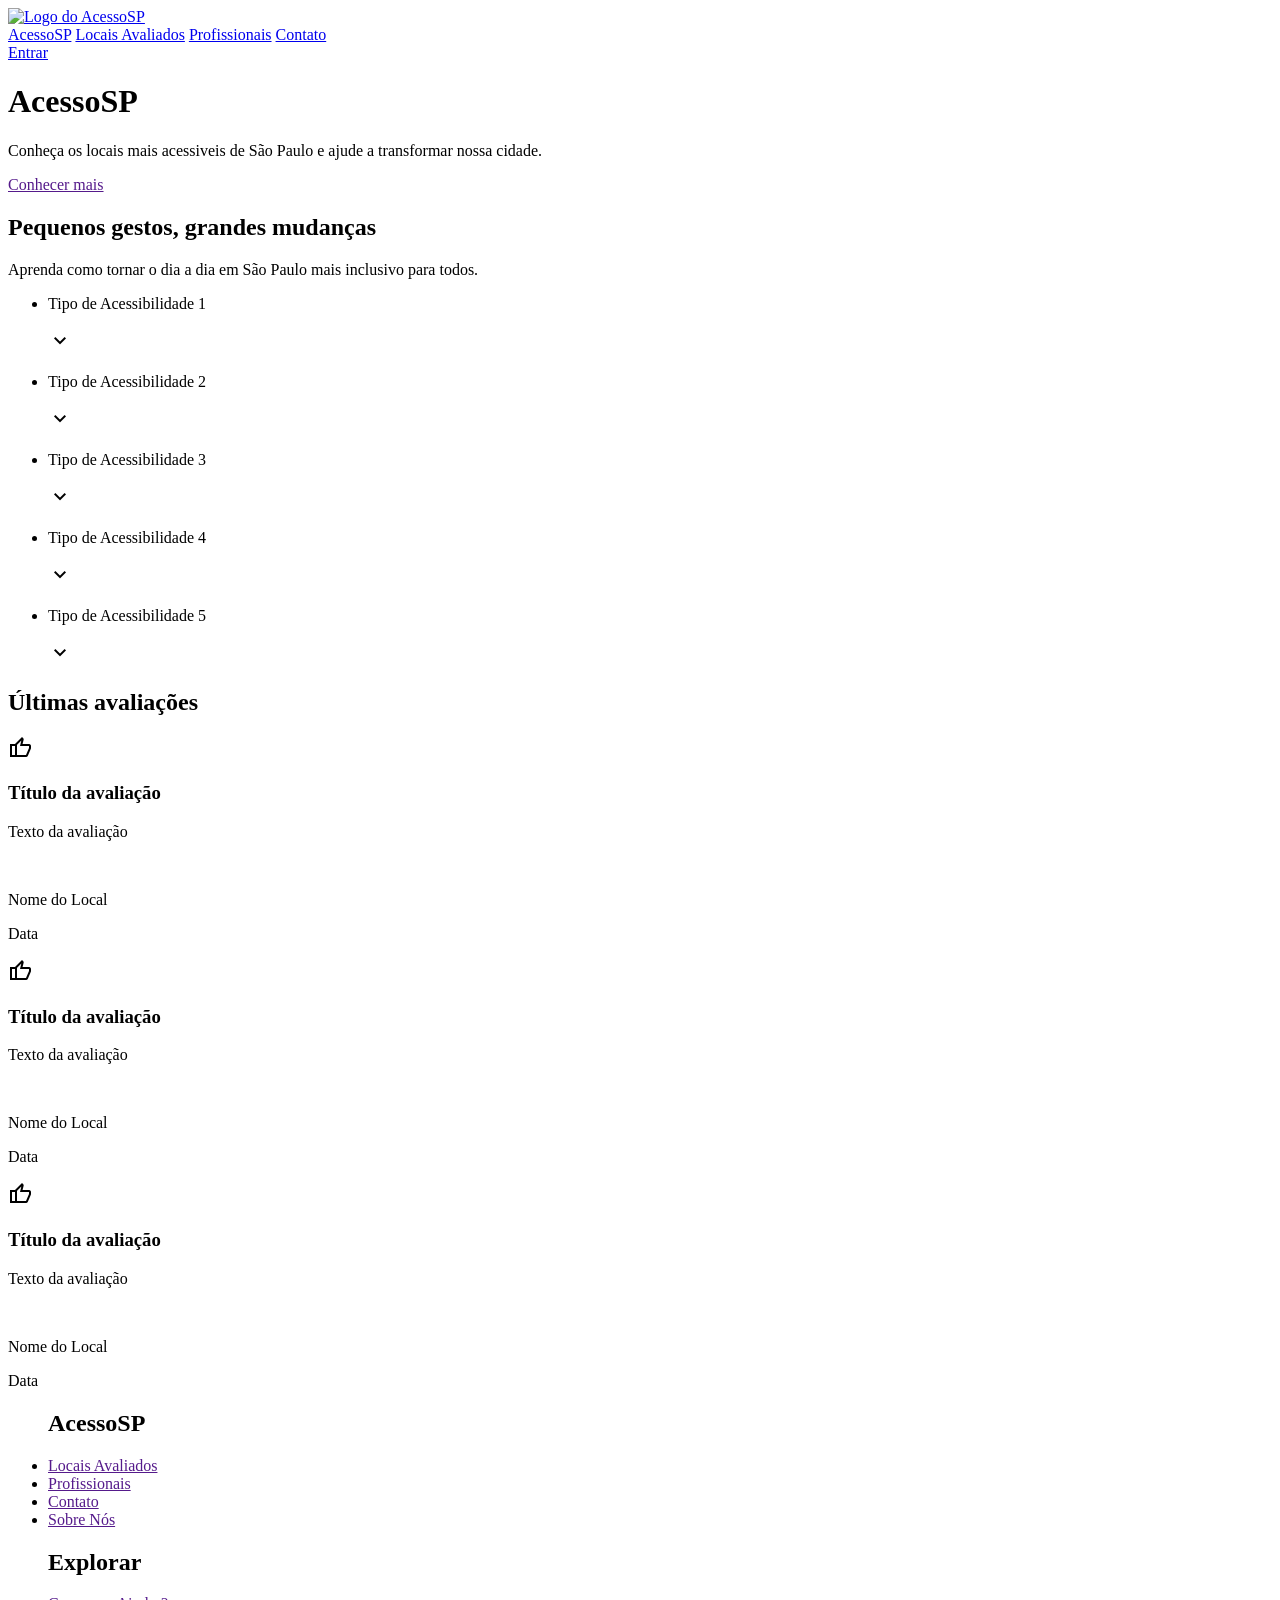
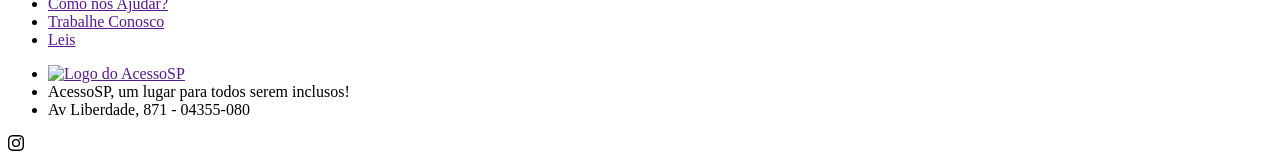
==== paginas/index.html @ 8290d864 "fr" ====
<!DOCTYPE html>
<html lang="pt-BR">
<head>
    <meta charset="UTF-8">
    <meta name="viewport" content="width=device-width, initial-scale=1.0">
    <link rel="stylesheet" href="estilos/style.css">
    <link rel="stylesheet" href="https://fonts.googleapis.com/css2?family=Material+Symbols+Outlined">
    <title>AcessoSP</title>
</head>
<body>
    <header>
        <div class="cabecalho_navegacao">
            <a href="index.html"><img class="cabecalho_navegacao-logo" src="assets/logo-header.png" alt="Logo do AcessoSP"></a>
            <nav>
                <a class="cabecalho_navegacao_links" href="index.html">AcessoSP</a>
                <a class="cabecalho_navegacao_links" href="locais-avaliados.html">Locais Avaliados</a>
                <a class="cabecalho_navegacao_links" href="profissionais.html">Profissionais</a>
                <a class="cabecalho_navegacao_links" href="contato_html">Contato</a>
            </nav>
            <a class="cabecalho_link_entrar" href="login.html">Entrar</a>
        </div>
    </header>
    <main>
        <div class="hero_imagem_fundo">
            <div class="informacao_imagem_fundo">
                <h1 class="titulo_principal">Acesso<strong class="sp">SP</strong></h1>
                <p>Conheça os locais mais acessiveis de São Paulo e ajude a transformar nossa cidade.</p>
                <a href="">Conhecer mais</a>
            </div>
        </div>
        <section class="acessibilidade">
            <div class="texto_acessibilidade">
                <h2 class="texto_acessibilidade_subtitulo">Pequenos gestos, grandes mudanças</h2>
                <p>Aprenda como tornar o dia a dia em São Paulo mais inclusivo para todos.</p>
            </div>
            <ul>
                <li class="tipo_de_acessibilidade">
                    <p>Tipo de Acessibilidade 1</p>
                    <span class="material-symbols-outlined">keyboard_arrow_down</span>
                </li>
                <li class="tipo_de_acessibilidade">
                    <p>Tipo de Acessibilidade 2</p>
                    <span class="material-symbols-outlined">keyboard_arrow_down</span>
                </li>
                <li class="tipo_de_acessibilidade">
                    <p>Tipo de Acessibilidade 3</p>
                    <span class="material-symbols-outlined">keyboard_arrow_down</span>
                </li>
                <li class="tipo_de_acessibilidade">            
                    <p>Tipo de Acessibilidade 4</p>
                    <span class="material-symbols-outlined">keyboard_arrow_down</span>
                </li>
                <li class="tipo_de_acessibilidade">
                    <p>Tipo de Acessibilidade 5</p>
                    <span class="material-symbols-outlined">keyboard_arrow_down</span>
                </li>
            </ul>
        </section>
        <h2 class="avaliacoes_subtitulo">Últimas avaliações</h2>
        <section class="avaliacoes">
            <div class="row">
                <div class="avaliacoes_avaliacao">
                    <span class="material-symbols-outlined">thumb_up</span>
                    <h3 class="avaliacoes_avaliacao_subtitulo">Título da avaliação</h3>
                    <p class="avaliacoes_paragrafo">Texto da avaliação</p>
                    <div class="person-info">
                        <img class="avaliacoes_imagem" src="assets/person.png" alt="">
                        <div>
                            <p>Nome do Local</p>
                            <p>Data</p>
                        </div>
                    </div>
                </div>

                
                <div class="avaliacoes_avaliacao">
                    <span class="material-symbols-outlined">thumb_up</span>
                    <h3 class="avaliacoes_avaliacao_subtitulo">Título da avaliação</h3>
                    <p class="avaliacoes_paragrafo">Texto da avaliação</p>
                    <div class="person-info">
                        <img class="avaliacoes_imagem" src="assets/person.png" alt="">
                        <div>
                            <p>Nome do Local</p>
                            <p>Data</p>
                        </div>
                    </div>
                </div>

                <div class="avaliacoes_avaliacao">
                    <span class="material-symbols-outlined">thumb_up</span>
                    <h3 class="avaliacoes_avaliacao_subtitulo">Título da avaliação</h3>
                    <p class="avaliacoes_paragrafo">Texto da avaliação</p>
                    <div class="person-info">
                        <img class="avaliacoes_imagem" src="assets/person.png" alt="">
                        <div>
                            <p>Nome do Local</p>
                            <p>Data</p>
                        </div>
                    </div>
                </div>
            </div>
        </section>
    </main>
    <div class="line"></div>
    <footer>
        <div class="container">
            <div>
                <h2></h2>
                <ul>
                    <h2>AcessoSP</h2>
                    <li><a href="">Locais Avaliados</a></li>
                    <li><a href="">Profissionais</a></li>
                    <li><a href="">Contato</a></li>
                    <li><a href="">Sobre Nós</a></li>
                </ul>
            </div>
            <div>
                <ul>
                    <h2>Explorar</h2>
                    <li><a href="">Como nos Ajudar?</a></li>
                    <li><a href="">Trabalhe Conosco</a></li>
                    <li><a href="">Leis</a></li>
                </ul>
            </div>
            <div>
                <ul>
                    <li><a href=""><img class="cabecalho_navegacao-logo" src="assets/logo-header.png" alt="Logo do AcessoSP"></a></li>
                    <li>AcessoSP, um lugar para todos serem inclusos!</li>
                    <li>Av Liberdade, 871 - 04355-080</li>
                </ul>
                <div>
                    <svg xmlns="http://www.w3.org/2000/svg" width="16" height="16" fill="currentColor" class="bi bi-instagram" viewBox="0 0 16 16">
                        <path d="M8 0C5.829 0 5.556.01 4.703.048 3.85.088 3.269.222 2.76.42a3.9 3.9 0 0 0-1.417.923A3.9 3.9 0 0 0 .42 2.76C.222 3.268.087 3.85.048 4.7.01 5.555 0 5.827 0 8.001c0 2.172.01 2.444.048 3.297.04.852.174 1.433.372 1.942.205.526.478.972.923 1.417.444.445.89.719 1.416.923.51.198 1.09.333 1.942.372C5.555 15.99 5.827 16 8 16s2.444-.01 3.298-.048c.851-.04 1.434-.174 1.943-.372a3.9 3.9 0 0 0 1.416-.923c.445-.445.718-.891.923-1.417.197-.509.332-1.09.372-1.942C15.99 10.445 16 10.173 16 8s-.01-2.445-.048-3.299c-.04-.851-.175-1.433-.372-1.941a3.9 3.9 0 0 0-.923-1.417A3.9 3.9 0 0 0 13.24.42c-.51-.198-1.092-.333-1.943-.372C10.443.01 10.172 0 7.998 0zm-.717 1.442h.718c2.136 0 2.389.007 3.232.046.78.035 1.204.166 1.486.275.373.145.64.319.92.599s.453.546.598.92c.11.281.24.705.275 1.485.039.843.047 1.096.047 3.231s-.008 2.389-.047 3.232c-.035.78-.166 1.203-.275 1.485a2.5 2.5 0 0 1-.599.919c-.28.28-.546.453-.92.598-.28.11-.704.24-1.485.276-.843.038-1.096.047-3.232.047s-2.39-.009-3.233-.047c-.78-.036-1.203-.166-1.485-.276a2.5 2.5 0 0 1-.92-.598 2.5 2.5 0 0 1-.6-.92c-.109-.281-.24-.705-.275-1.485-.038-.843-.046-1.096-.046-3.233s.008-2.388.046-3.231c.036-.78.166-1.204.276-1.486.145-.373.319-.64.599-.92s.546-.453.92-.598c.282-.11.705-.24 1.485-.276.738-.034 1.024-.044 2.515-.045zm4.988 1.328a.96.96 0 1 0 0 1.92.96.96 0 0 0 0-1.92m-4.27 1.122a4.109 4.109 0 1 0 0 8.217 4.109 4.109 0 0 0 0-8.217m0 1.441a2.667 2.667 0 1 1 0 5.334 2.667 2.667 0 0 1 0-5.334"/>
                    </svg>
                    
                </div>
            </div>
        </div>
    </footer>
</body>
</html>
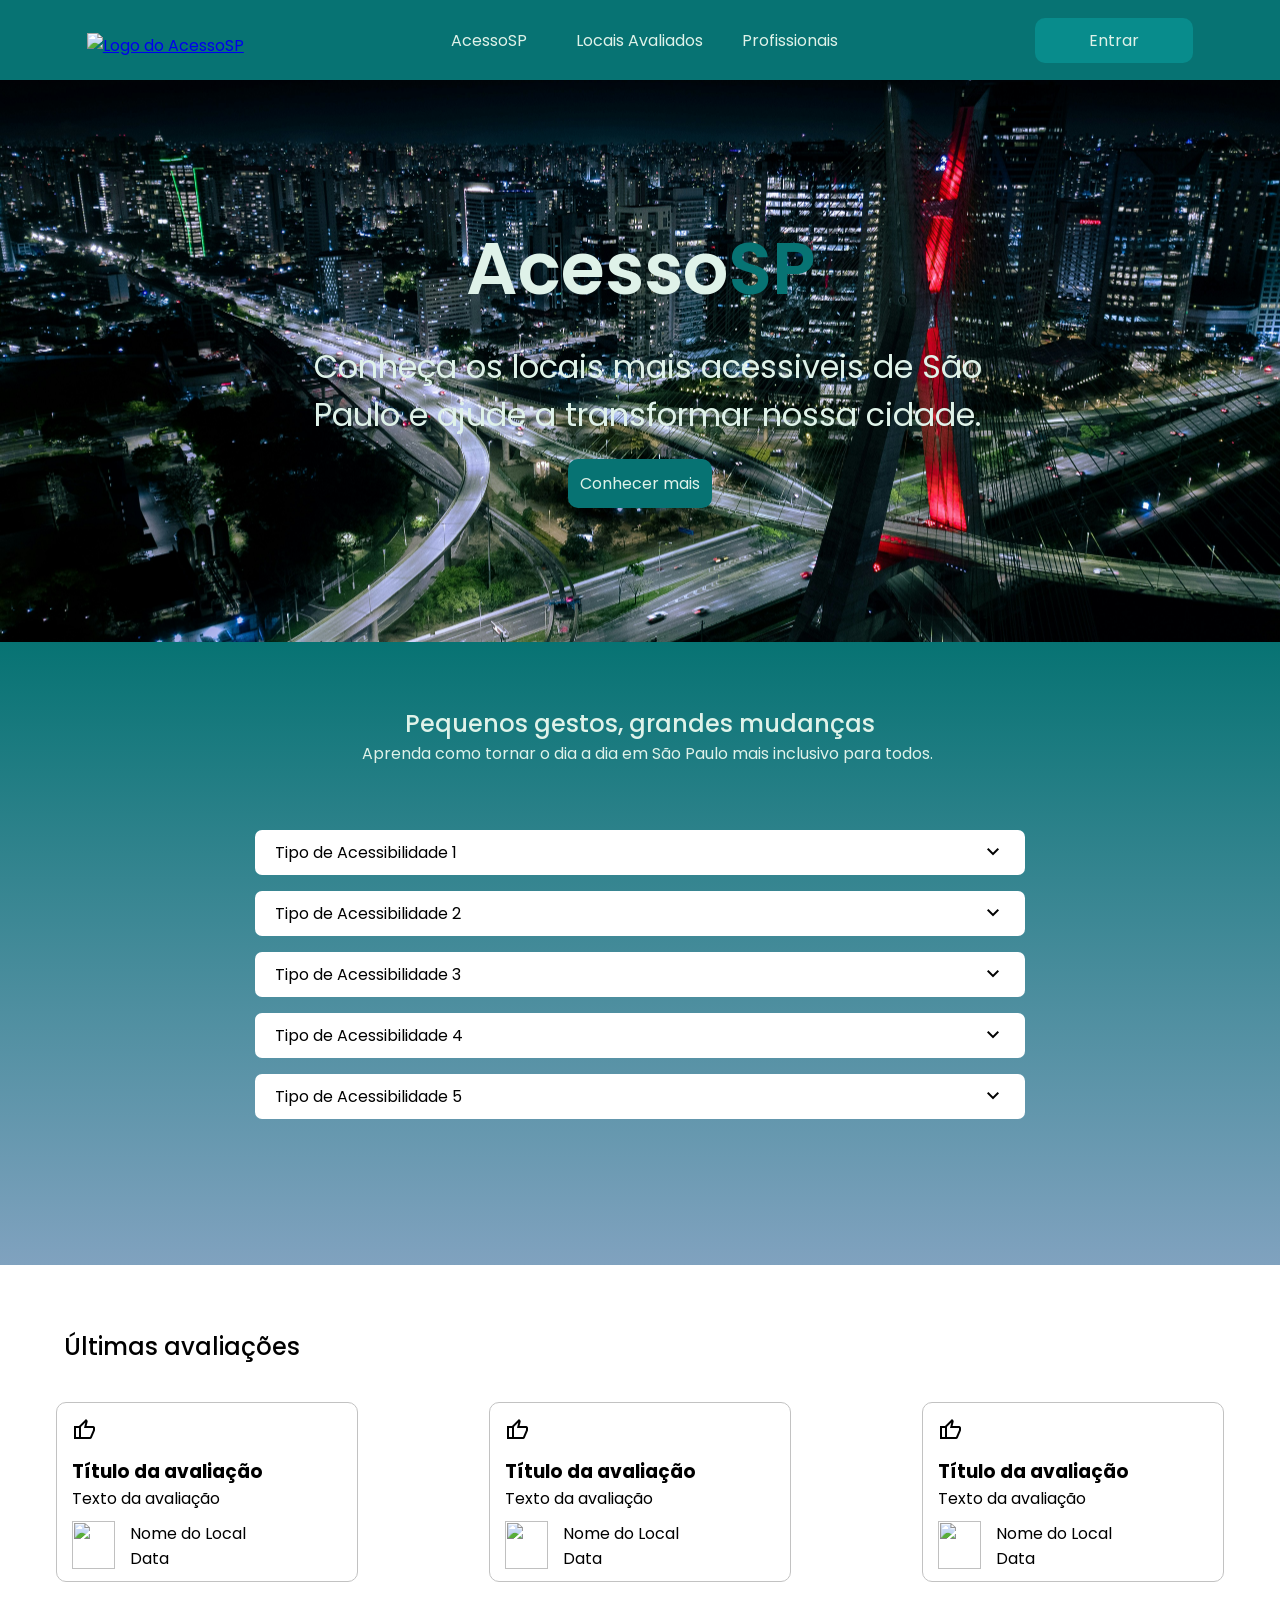
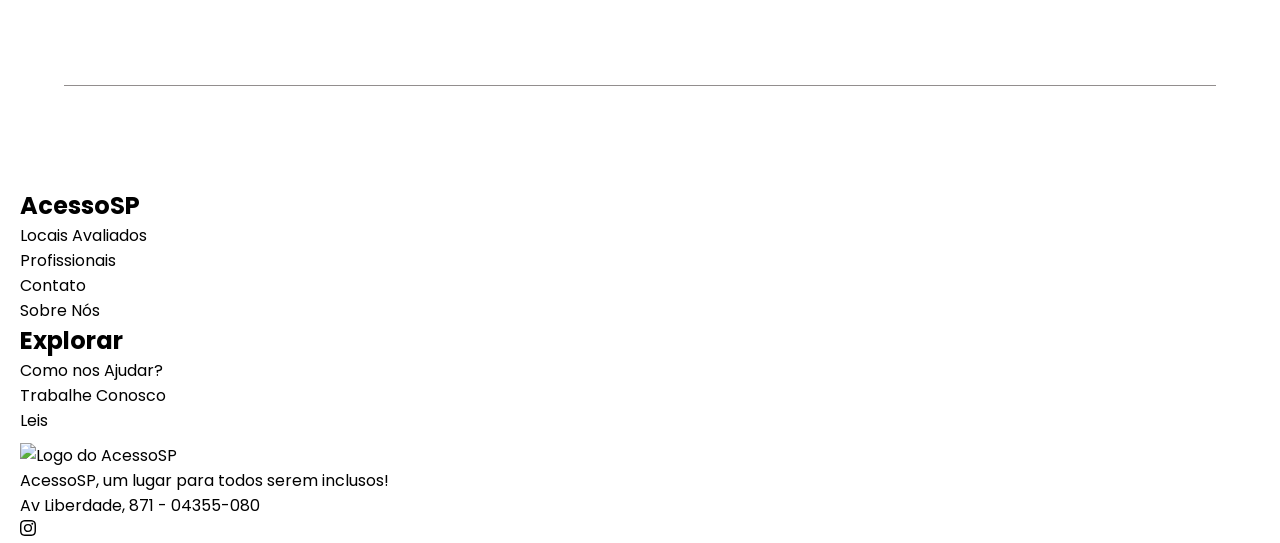
==== commit fb8b6240: "other pages" ====
--- a/paginas/index.html
+++ b/paginas/index.html
@@ -3,7 +3,7 @@
 <head>
     <meta charset="UTF-8">
     <meta name="viewport" content="width=device-width, initial-scale=1.0">
-    <link rel="stylesheet" href="estilos/style.css">
+    <link rel="stylesheet" href="../estilos/style.css">
     <link rel="stylesheet" href="https://fonts.googleapis.com/css2?family=Material+Symbols+Outlined">
     <title>AcessoSP</title>
 </head>
@@ -15,7 +15,6 @@
                 <a class="cabecalho_navegacao_links" href="index.html">AcessoSP</a>
                 <a class="cabecalho_navegacao_links" href="locais-avaliados.html">Locais Avaliados</a>
                 <a class="cabecalho_navegacao_links" href="profissionais.html">Profissionais</a>
-                <a class="cabecalho_navegacao_links" href="contato_html">Contato</a>
             </nav>
             <a class="cabecalho_link_entrar" href="login.html">Entrar</a>
         </div>
--- a/estilos/style.css
+++ b/estilos/style.css
@@ -0,0 +1,266 @@
+@import url('https://fonts.googleapis.com/css2?family=Poppins:ital,wght@0,100;0,200;0,300;0,400;0,500;0,600;0,700;0,800;0,900;1,100;1,200;1,300;1,400;1,500;1,600;1,700;1,800;1,900&display=swap');
+
+* {
+    margin: 0;
+    padding: 0;
+}
+
+
+
+:root {
+    --cor: #B2A7D9;
+    --cor-do-gradiente: #80A2BF;
+    --cor-link: #088C8C;
+    --cor-principal: #077373;
+    --cor-branca: #DFF2E9;
+    --cor: #176FA6;
+    --cor: #4AC7F5;
+    --fonte: "Poppins", sans-serif;
+}
+
+body {
+    font-family: var(--fonte);
+}
+
+/* ---------- CABEÇALHO ---------- */
+
+.cabecalho_navegacao {
+    background-color: var(--cor-principal);
+    display: flex;
+    flex-flow: row wrap;
+    justify-content: space-around;
+    align-items: center;
+    width: 100%;
+    height: auto;
+}
+
+nav {
+    display: flex;
+    gap: 2%;
+    min-width: 300px;
+    height: 80px;
+    align-items: center;
+}
+
+.cabecalho_navegacao-logo {
+    margin-top: 10px;
+    width: 80px;
+    height: 64px;
+}
+
+.cabecalho_navegacao_links, .cabecalho_link_entrar {
+    border-radius: 10px;
+    text-decoration: none;
+    text-align: center;
+    color: var(--cor-branca);
+    width: 138px;
+    padding: 5px;
+}
+
+.cabecalho_navegacao_links:hover {
+    transition-duration: .5s;
+    background-color: var(--cor-link);
+}
+
+.cabecalho_link_entrar {
+    padding: 10px;
+    background-color: var(--cor-link);
+}
+
+/* ---------- MAIN ---------- */
+
+.hero_imagem_fundo {
+    width: 100%;
+    height: 562px;
+    background: url("../assets/fundo.png") no-repeat center / cover scroll;
+}
+
+.informacao_imagem_fundo {
+    display: flex;
+    flex-flow: column;
+    justify-content: center;
+    align-items: center;
+    gap: 20px;
+    height: 562px;
+}
+
+.titulo_principal {
+    font-weight: 600;
+    font-size: 4.5rem;
+    color: var(--cor-branca);
+}
+
+strong.sp {
+    font-weight: 600;
+    color: var(--cor-principal);
+}
+
+.informacao_imagem_fundo > p {
+    min-width: 300px;
+    max-width: 726px;
+    text-align: center;
+    color: var(--cor-branca);
+    font-size: 2rem;
+}
+
+.informacao_imagem_fundo > a {
+    background-color: var(--cor-principal);
+    border-radius: 10px;
+    padding: 12px;
+    text-decoration: none;
+    color: var(--cor-branca);
+}
+
+.informacao_imagem_fundo > a:hover {
+    transition-duration: .5s;
+    background-color: var(--cor-link);
+}
+
+/* ---------- TIPO DE ACESSIBILIDADE ---------- */
+
+section.acessibilidade { 
+    width: 100%;
+    height: 623px;
+    display: flex;
+    flex-flow: column nowrap;
+    align-items: center;
+    background-image: linear-gradient(to bottom, var(--cor-principal), var(--cor-do-gradiente));
+}
+
+div.texto_acessibilidade {
+    text-align: center;
+    margin-top: 64px;
+    margin-bottom: 48px;
+    color: var(--cor-branca);
+}
+
+.texto_acessibilidade_subtitulo {
+    font-weight: 500;
+}
+
+li.tipo_de_acessibilidade {
+    background-color: #fff;
+    padding: 10px;
+    margin: 16px;
+    width: 300px;
+    display: flex;
+    flex-flow: row nowrap;
+    border-radius: 7px;
+    justify-content: space-between;
+    transition-duration: .5s;
+}
+
+.tipo_de_acessibilidade > p {
+    padding-left: 10px;
+}
+
+.tipo_de_acessibilidade > span {
+    padding-right: 10px;
+}
+
+
+
+/* ---------- AVALIAÇÕES ---------- */
+
+.avaliacoes {
+    height: auto;
+}
+
+div.row {
+    display: flex;
+    flex-flow: column nowrap;
+    gap: 20px;
+}
+
+.avaliacoes_subtitulo {
+    font-size: 1.5rem;
+    font-weight: 500;
+    margin: 5% 0% 3% 5%;
+}
+
+.avaliacoes_avaliacao {
+    width: 350px;
+    margin: auto;
+    height: auto;
+    border-radius: 10px;
+    border: 1px rgb(194, 194, 194) solid;
+    transition-duration: .5s;
+}
+
+div.avaliacoes_avaliacao > span.material-symbols-outlined {
+    padding: 15px;
+}
+
+div.avaliacoes_avaliacao > span, h3, p, div.person-info {
+    padding-left: 15px;
+}
+
+.person-info {
+    display: flex;
+    padding: 10px;
+}
+
+.avaliacoes_imagem {
+    width: 43px;
+    height: 48px;
+}
+
+div.line {
+    background-color: rgba(114, 108, 108, 0.767);
+    height: 1px;
+    width: 90%;
+    margin: 8% 5% 8% 5%;
+}
+
+/* ----------------------- FOOTER --------------------------- */
+
+div.container {
+    display: flex;
+    flex-flow: column;
+    margin: 0 20px 0 20px;
+    justify-content: space-between;
+}
+
+li {
+    list-style: none;
+}
+
+li > a {
+    text-decoration: none;
+    color: black;
+}
+
+li > a:hover {
+    text-decoration: underline;
+}
+
+@media (min-width: 650px) {
+    li.tipo_de_acessibilidade {
+        width: 550px;
+        transition-duration: .5s;
+    }
+
+    .avaliacoes_avaliacao {
+        width: 600px;
+        transition-duration: .5s;
+    }
+}
+
+@media (min-width: 850px) {
+    li.tipo_de_acessibilidade {
+        width: 750px;
+        transition-duration: .5s;
+    }
+}
+
+@media (min-width: 1000px) {
+    .avaliacoes_avaliacao {
+        width: 300px;
+        transition-duration: .5s;
+    }
+
+    div.row {
+        flex-flow: row;
+        transition-duration: .5s;
+    }
+}
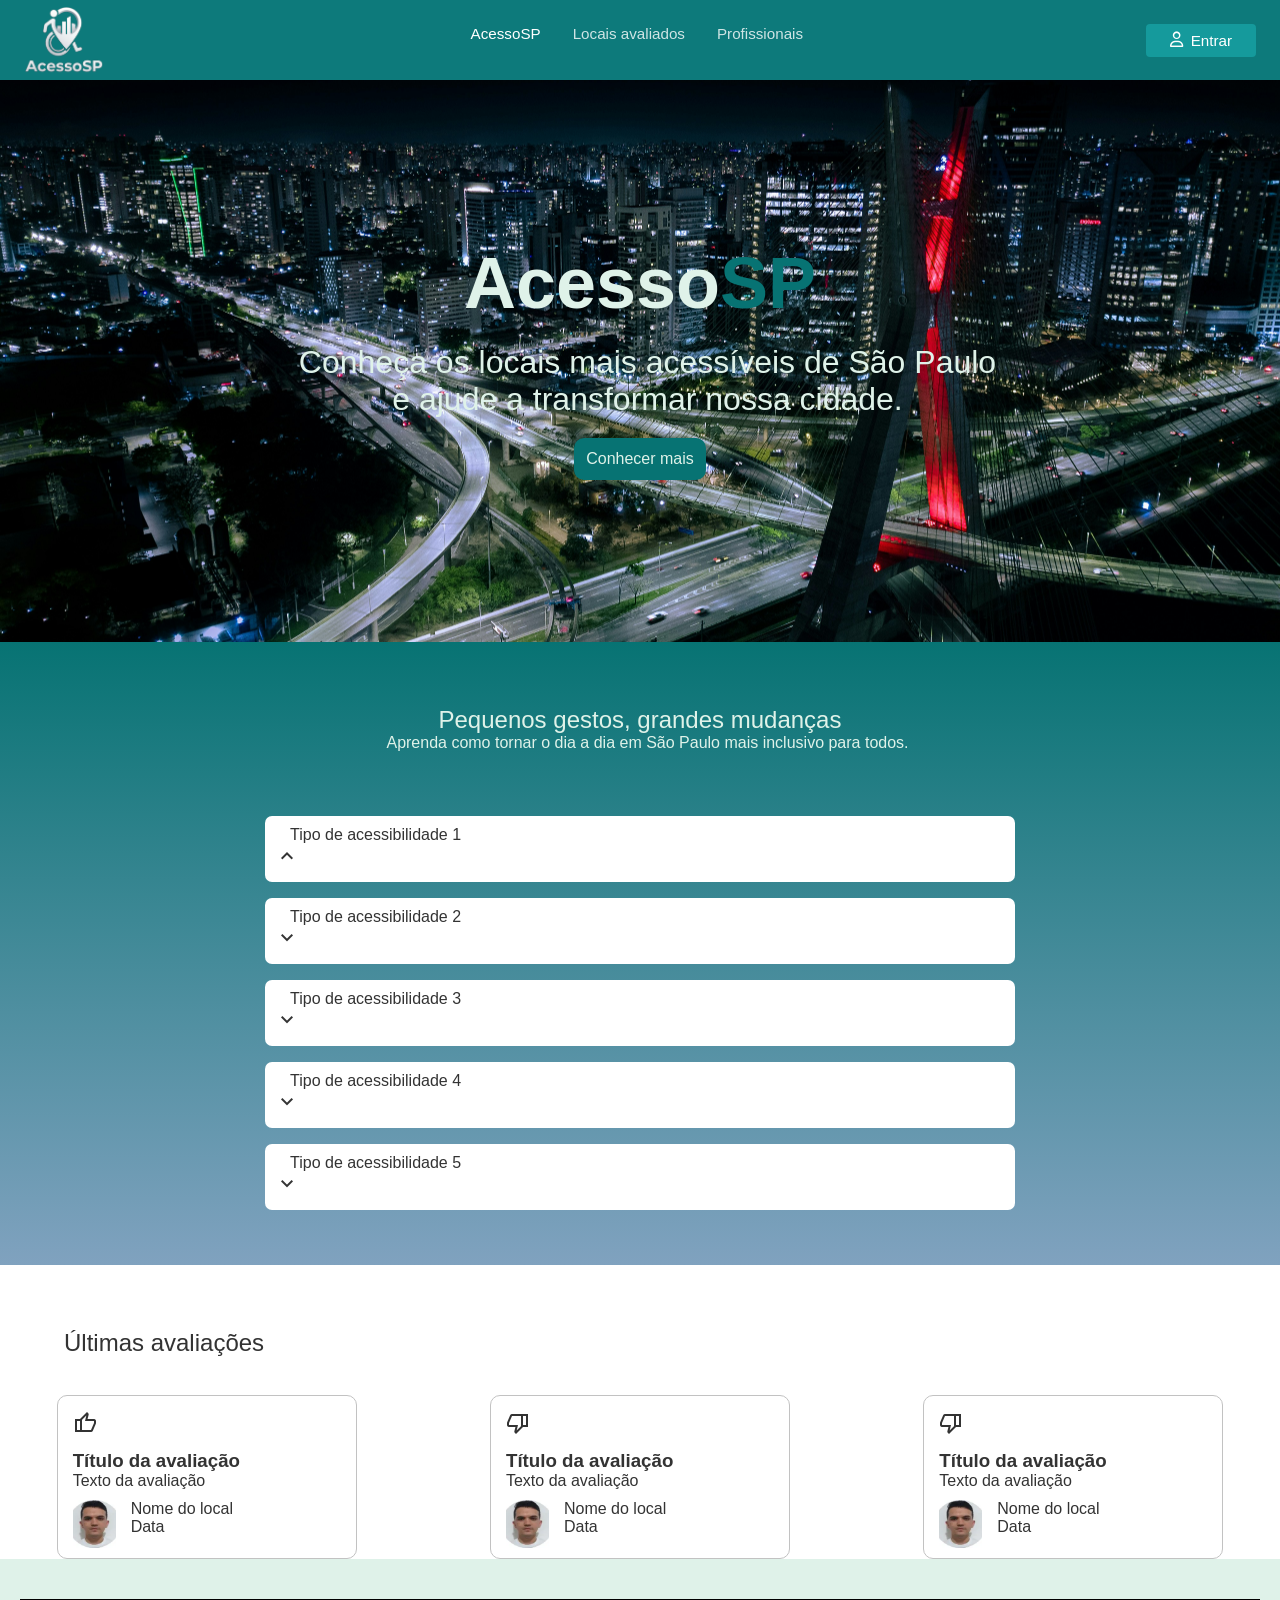
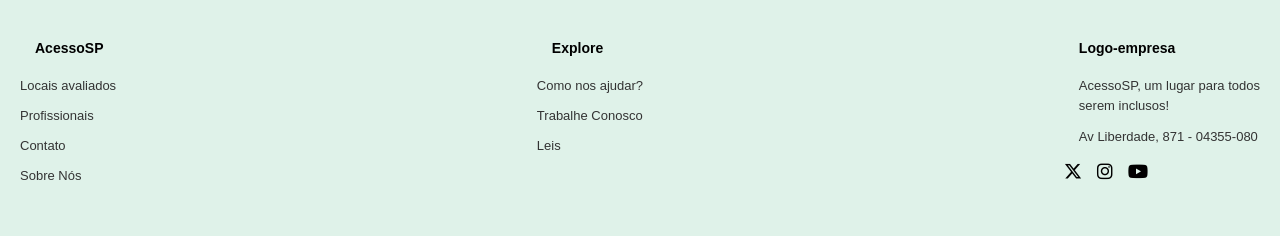
==== commit eb639ab5: "kj" ====
--- a/paginas/index.html
+++ b/paginas/index.html
@@ -3,58 +3,86 @@
 <head>
     <meta charset="UTF-8">
     <meta name="viewport" content="width=device-width, initial-scale=1.0">
+    <link rel="stylesheet" href="../estilos/global.css">
     <link rel="stylesheet" href="../estilos/style.css">
+    <link rel="stylesheet" href="https://cdnjs.cloudflare.com/ajax/libs/font-awesome/6.4.0/css/all.min.css">
     <link rel="stylesheet" href="https://fonts.googleapis.com/css2?family=Material+Symbols+Outlined">
-    <title>AcessoSP</title>
+    <title>AcessoSP - Home</title>
 </head>
-<body>
-    <header>
-        <div class="cabecalho_navegacao">
-            <a href="index.html"><img class="cabecalho_navegacao-logo" src="assets/logo-header.png" alt="Logo do AcessoSP"></a>
-            <nav>
-                <a class="cabecalho_navegacao_links" href="index.html">AcessoSP</a>
-                <a class="cabecalho_navegacao_links" href="locais-avaliados.html">Locais Avaliados</a>
-                <a class="cabecalho_navegacao_links" href="profissionais.html">Profissionais</a>
-            </nav>
-            <a class="cabecalho_link_entrar" href="login.html">Entrar</a>
-        </div>
+<body class="page">
+    <header class="navbar">
+        <a href="index.html" class="navbar__logo">
+            <img class="cabecalho_navegacao-logo" src="../assets/logo-header.png" alt="Logo do AcessoSP">
+        </a>
+
+        <button class="navbar__toggle" aria-label="Abrir menu" onclick="toggleMenu()">
+            <span class="navbar__toggle-bar"></span>
+            <span class="navbar__toggle-bar"></span>
+            <span class="navbar__toggle-bar"></span>
+        </button>
+
+        <nav class="navbar__menu" id="navbarMenu">
+            <ul class="navbar__list">
+                <li class="navbar__nav-item"><a href="index.html" class="navbar__link navbar__link--active">AcessoSP</a></li>
+                <li class="navbar__nav-item"><a href="locais-avaliados.html" class="navbar__link">Locais avaliados</a></li>
+                <li class="navbar__nav-item"><a href="profissionais.html" class="navbar__link">Profissionais</a></li>
+            </ul>
+            <a href="login.html" class="navbar__login-btn">
+                <i class="fa-regular fa-user"></i> Entrar
+            </a>
+        </nav>
     </header>
+
     <main>
         <div class="hero_imagem_fundo">
             <div class="informacao_imagem_fundo">
                 <h1 class="titulo_principal">Acesso<strong class="sp">SP</strong></h1>
-                <p>Conheça os locais mais acessiveis de São Paulo e ajude a transformar nossa cidade.</p>
-                <a href="">Conhecer mais</a>
+                <p>Conheça os locais mais acessíveis de São Paulo e ajude a transformar nossa cidade.</p>
+                <a href="#acessibilidade">Conhecer mais</a>
             </div>
         </div>
-        <section class="acessibilidade">
+
+        <section id="acessibilidade" class="acessibilidade">
             <div class="texto_acessibilidade">
                 <h2 class="texto_acessibilidade_subtitulo">Pequenos gestos, grandes mudanças</h2>
                 <p>Aprenda como tornar o dia a dia em São Paulo mais inclusivo para todos.</p>
             </div>
-            <ul>
+            
+            <ul class="lista-acessibilidade">
+                <li class="tipo_de_acessibilidade expandido">
+                    <div class="acessibilidade-cabecalho">
+                        <p>Tipo de acessibilidade 1</p>
+                        <span class="material-symbols-outlined">keyboard_arrow_up</span>
+                    </div>
+                </li>
+                
                 <li class="tipo_de_acessibilidade">
-                    <p>Tipo de Acessibilidade 1</p>
-                    <span class="material-symbols-outlined">keyboard_arrow_down</span>
+                    <div class="acessibilidade-cabecalho">
+                        <p>Tipo de acessibilidade 2</p>
+                        <span class="material-symbols-outlined">keyboard_arrow_down</span>
+                    </div>
                 </li>
                 <li class="tipo_de_acessibilidade">
-                    <p>Tipo de Acessibilidade 2</p>
-                    <span class="material-symbols-outlined">keyboard_arrow_down</span>
+                    <div class="acessibilidade-cabecalho">
+                        <p>Tipo de acessibilidade 3</p>
+                        <span class="material-symbols-outlined">keyboard_arrow_down</span>
+                    </div>
                 </li>
                 <li class="tipo_de_acessibilidade">
-                    <p>Tipo de Acessibilidade 3</p>
-                    <span class="material-symbols-outlined">keyboard_arrow_down</span>
-                </li>
-                <li class="tipo_de_acessibilidade">            
-                    <p>Tipo de Acessibilidade 4</p>
-                    <span class="material-symbols-outlined">keyboard_arrow_down</span>
+                    <div class="acessibilidade-cabecalho">
+                        <p>Tipo de acessibilidade 4</p>
+                        <span class="material-symbols-outlined">keyboard_arrow_down</span>
+                    </div>
                 </li>
                 <li class="tipo_de_acessibilidade">
-                    <p>Tipo de Acessibilidade 5</p>
-                    <span class="material-symbols-outlined">keyboard_arrow_down</span>
+                    <div class="acessibilidade-cabecalho">
+                        <p>Tipo de acessibilidade 5</p>
+                        <span class="material-symbols-outlined">keyboard_arrow_down</span>
+                    </div>
                 </li>
             </ul>
         </section>
+
         <h2 class="avaliacoes_subtitulo">Últimas avaliações</h2>
         <section class="avaliacoes">
             <div class="row">
@@ -63,78 +91,83 @@
                     <h3 class="avaliacoes_avaliacao_subtitulo">Título da avaliação</h3>
                     <p class="avaliacoes_paragrafo">Texto da avaliação</p>
                     <div class="person-info">
-                        <img class="avaliacoes_imagem" src="assets/person.png" alt="">
+                        <img class="avaliacoes_imagem" src="../assets/person.png" alt="Foto do usuário">
                         <div>
-                            <p>Nome do Local</p>
-                            <p>Data</p>
-                        </div>
-                    </div>
-                </div>
-
-                
-                <div class="avaliacoes_avaliacao">
-                    <span class="material-symbols-outlined">thumb_up</span>
-                    <h3 class="avaliacoes_avaliacao_subtitulo">Título da avaliação</h3>
-                    <p class="avaliacoes_paragrafo">Texto da avaliação</p>
-                    <div class="person-info">
-                        <img class="avaliacoes_imagem" src="assets/person.png" alt="">
-                        <div>
-                            <p>Nome do Local</p>
-                            <p>Data</p>
+                            <p>Nome do local</p>
+                            <p class="data-avaliacao">Data</p>
                         </div>
                     </div>
                 </div>
 
                 <div class="avaliacoes_avaliacao">
-                    <span class="material-symbols-outlined">thumb_up</span>
+                    <span class="material-symbols-outlined">thumb_down</span>
                     <h3 class="avaliacoes_avaliacao_subtitulo">Título da avaliação</h3>
                     <p class="avaliacoes_paragrafo">Texto da avaliação</p>
                     <div class="person-info">
-                        <img class="avaliacoes_imagem" src="assets/person.png" alt="">
+                        <img class="avaliacoes_imagem" src="../assets/person.png" alt="Foto do usuário">
                         <div>
-                            <p>Nome do Local</p>
-                            <p>Data</p>
+                            <p>Nome do local</p>
+                            <p class="data-avaliacao">Data</p>
+                        </div>
+                    </div>
+                </div>
+
+                <div class="avaliacoes_avaliacao">
+                    <span class="material-symbols-outlined">thumb_down</span>
+                    <h3 class="avaliacoes_avaliacao_subtitulo">Título da avaliação</h3>
+                    <p class="avaliacoes_paragrafo">Texto da avaliação</p>
+                    <div class="person-info">
+                        <img class="avaliacoes_imagem" src="../assets/person.png" alt="Foto do usuário">
+                        <div>
+                            <p>Nome do local</p>
+                            <p class="data-avaliacao">Data</p>
                         </div>
                     </div>
                 </div>
             </div>
         </section>
     </main>
-    <div class="line"></div>
+
     <footer>
-        <div class="container">
-            <div>
-                <h2></h2>
+        <hr class="linha-footer">
+        <div class="container footer-container">
+            <div class="footer-coluna">
+                <h3>AcessoSP</h3>
                 <ul>
-                    <h2>AcessoSP</h2>
-                    <li><a href="">Locais Avaliados</a></li>
-                    <li><a href="">Profissionais</a></li>
-                    <li><a href="">Contato</a></li>
+                    <li><a href="locais-avaliados.html">Locais avaliados</a></li>
+                    <li><a href="profissionais.html">Profissionais</a></li>
+                    <li><a href="contato.html">Contato</a></li>
                     <li><a href="">Sobre Nós</a></li>
                 </ul>
             </div>
-            <div>
+            
+            <div class="footer-coluna">
+                <h3>Explore</h3>
                 <ul>
-                    <h2>Explorar</h2>
-                    <li><a href="">Como nos Ajudar?</a></li>
+                    <li><a href="">Como nos ajudar?</a></li>
                     <li><a href="">Trabalhe Conosco</a></li>
                     <li><a href="">Leis</a></li>
                 </ul>
             </div>
-            <div>
-                <ul>
-                    <li><a href=""><img class="cabecalho_navegacao-logo" src="assets/logo-header.png" alt="Logo do AcessoSP"></a></li>
-                    <li>AcessoSP, um lugar para todos serem inclusos!</li>
-                    <li>Av Liberdade, 871 - 04355-080</li>
-                </ul>
-                <div>
-                    <svg xmlns="http://www.w3.org/2000/svg" width="16" height="16" fill="currentColor" class="bi bi-instagram" viewBox="0 0 16 16">
-                        <path d="M8 0C5.829 0 5.556.01 4.703.048 3.85.088 3.269.222 2.76.42a3.9 3.9 0 0 0-1.417.923A3.9 3.9 0 0 0 .42 2.76C.222 3.268.087 3.85.048 4.7.01 5.555 0 5.827 0 8.001c0 2.172.01 2.444.048 3.297.04.852.174 1.433.372 1.942.205.526.478.972.923 1.417.444.445.89.719 1.416.923.51.198 1.09.333 1.942.372C5.555 15.99 5.827 16 8 16s2.444-.01 3.298-.048c.851-.04 1.434-.174 1.943-.372a3.9 3.9 0 0 0 1.416-.923c.445-.445.718-.891.923-1.417.197-.509.332-1.09.372-1.942C15.99 10.445 16 10.173 16 8s-.01-2.445-.048-3.299c-.04-.851-.175-1.433-.372-1.941a3.9 3.9 0 0 0-.923-1.417A3.9 3.9 0 0 0 13.24.42c-.51-.198-1.092-.333-1.943-.372C10.443.01 10.172 0 7.998 0zm-.717 1.442h.718c2.136 0 2.389.007 3.232.046.78.035 1.204.166 1.486.275.373.145.64.319.92.599s.453.546.598.92c.11.281.24.705.275 1.485.039.843.047 1.096.047 3.231s-.008 2.389-.047 3.232c-.035.78-.166 1.203-.275 1.485a2.5 2.5 0 0 1-.599.919c-.28.28-.546.453-.92.598-.28.11-.704.24-1.485.276-.843.038-1.096.047-3.232.047s-2.39-.009-3.233-.047c-.78-.036-1.203-.166-1.485-.276a2.5 2.5 0 0 1-.92-.598 2.5 2.5 0 0 1-.6-.92c-.109-.281-.24-.705-.275-1.485-.038-.843-.046-1.096-.046-3.233s.008-2.388.046-3.231c.036-.78.166-1.204.276-1.486.145-.373.319-.64.599-.92s.546-.453.92-.598c.282-.11.705-.24 1.485-.276.738-.034 1.024-.044 2.515-.045zm4.988 1.328a.96.96 0 1 0 0 1.92.96.96 0 0 0 0-1.92m-4.27 1.122a4.109 4.109 0 1 0 0 8.217 4.109 4.109 0 0 0 0-8.217m0 1.441a2.667 2.667 0 1 1 0 5.334 2.667 2.667 0 0 1 0-5.334"/>
-                    </svg>
-                    
+            
+            <div class="footer-coluna info-empresa">
+                <h3>Logo-empresa</h3>
+                <p>AcessoSP, um lugar para todos<br>serem inclusos!</p>
+                <p>Av Liberdade, 871 - 04355-080</p>
+                
+                <div class="redes-sociais">
+                    <a href=""><i class="fa-brands fa-x-twitter"></i></a>
+                    <a href=""><i class="fa-brands fa-instagram"></i></a>
+                    <a href=""><i class="fa-brands fa-youtube"></i></a>
                 </div>
             </div>
         </div>
     </footer>
+    <script>
+        function toggleMenu() {
+            const menu = document.getElementById('navbarMenu');
+            menu.classList.toggle('navbar__menu--open');
+        }
+    </script>
 </body>
 </html>
--- a/estilos/global.css
+++ b/estilos/global.css
@@ -0,0 +1,219 @@
+/* ==========================================================================
+   1. VARIÁVEIS GLOBAIS (Design System do AcessoSP)
+   ========================================================================== */
+:root {
+    /* Cores Principais (Paleta de Verdes/Azuis do Layout) */
+    --color-primary: #0d7a7b;       /* Verde escuro principal da Navbar */
+    --color-primary-hover: #0a5f60; /* Verde mais escuro para hovers */
+    --color-secondary: #159a9c;     /* Verde claro dos botões secundários */
+    --color-secondary-hover: #128a8b;
+    --color-bg-menu-mobile: #0b6364;/* Fundo da gaveta do menu no celular */
+    --color-accent-blue: #1a65d6;   /* Azul usado em botões de ação externa (ex: Envie, Links) */
+    --color-accent-blue-hover: #1455b5;
+
+    /* Tons Neutros */
+    --color-white: #ffffff;
+    --color-gray-light: #f9f9f9; 
+    --color-border: #dddddd;     
+    --color-text-main: #333333;  
+    --color-text-muted: #666666; 
+
+    /* Tipografia e Estrutura */
+    --font-main: -apple-system, BlinkMacSystemFont, "Segoe UI", Roboto, Helvetica, Arial, sans-serif;
+    --max-width-content: 1100px;    /* Alinhamento padrão das seções do site */
+}
+
+/* ==========================================================================
+   2. RESET UNIVERSAL & BOAS PRÁTICAS
+   ========================================================================== */
+* {
+    margin: 0;
+    padding: 0;
+    box-sizing: border-box;
+}
+
+body.page {
+    font-family: var(--font-main);
+    background-color: var(--color-white);
+    color: var(--color-text-main);
+    display: flex;
+    flex-direction: column;
+    min-height: 100vh; /* Garante que o footer fique na base da tela se a página tiver pouco conteúdo */
+}
+
+/* Reset de elementos comuns para evitar repetição por página */
+a {
+    text-decoration: none;
+    color: inherit;
+    transition: color 0.2s ease, opacity 0.2s ease;
+}
+
+li {
+    list-style: none;
+}
+
+img {
+    max-width: 100%;
+    display: block;
+}
+
+button, input, select {
+    font-family: inherit;
+}
+
+/* Classe utilitária para o conteúdo principal não sumir atrás do header */
+.main-content {
+    flex: 1; /* Força o main a empurrar o footer para baixo */
+}
+
+/* ==========================================================================
+   3. COMPONENTE COMPARTILHADO: NAVBAR (Mobile-First)
+   ========================================================================== */
+
+   .cabecalho_navegacao-logo {
+    width: 80px;
+    height: 70px;
+}
+.navbar {
+    display: flex;
+    justify-content: space-between;
+    align-items: center;
+    background-color: var(--color-primary);
+    padding: 0 1.5rem;
+    height: 80px;
+    position: relative;
+    z-index: 100; /* Mantém a navbar sempre acima de mapas ou overlays */
+}
+
+.navbar__logo {
+    display: flex;
+    align-items: center;
+    cursor: pointer;
+}
+
+/* Botão Hambúrguer (Mobile) */
+.navbar__toggle {
+    display: flex;
+    flex-direction: column;
+    justify-content: space-between;
+    width: 24px;
+    height: 18px;
+    background: transparent;
+    border: none;
+    cursor: pointer;
+}
+
+.navbar__toggle-bar {
+    height: 3px;
+    width: 100%;
+    background-color: var(--color-white);
+    border-radius: 2px;
+    transition: all 0.3s ease;
+}
+
+/* Menu de navegação oculto no Mobile por padrão */
+.navbar__menu {
+    position: absolute;
+    top: 80px;
+    left: 0;
+    width: 100%;
+    background-color: var(--color-bg-menu-mobile);
+    display: flex;
+    flex-direction: column;
+    gap: 1.5rem;
+    padding: 2rem;
+    
+    /* Estado inicial (Escondido com animação suave) */
+    opacity: 0;
+    visibility: hidden;
+    transform: translateY(-10px);
+    transition: all 0.3s ease;
+}
+
+/* Modificador BEM: Ativado via JavaScript ao clicar no hambúrguer */
+.navbar__menu--open {
+    opacity: 1;
+    visibility: visible;
+    transform: translateY(0);
+}
+
+.navbar__list {
+    display: flex;
+    flex-direction: column;
+    gap: 1.25rem;
+}
+
+.navbar__link {
+    color: rgba(255, 255, 255, 0.8);
+    font-size: 1.1rem;
+}
+
+.navbar__link:hover,
+.navbar__link--active {
+    color: var(--color-white);
+    font-weight: 500;
+}
+
+.navbar__login-btn {
+    display: flex;
+    align-items: center;
+    justify-content: center;
+    gap: 0.5rem;
+    background-color: var(--color-secondary);
+    color: var(--color-white);
+    border: none;
+    padding: 0.75rem 1.5rem;
+    border-radius: 4px;
+    width: 100%;
+    font-size: 1rem;
+    cursor: pointer;
+    transition: background-color 0.2s ease;
+}
+
+.navbar__login-btn:hover {
+    background-color: var(--color-secondary-hover);
+}
+
+/* ==========================================================================
+   4. TRANSIÇÃO DE COMPORTAMENTO (Media Query para Desktop)
+   ========================================================================== */
+@media (min-width: 768px) {
+    /* Oculta o hambúrguer, já que temos espaço para o menu horizontal */
+    .navbar__toggle {
+        display: none;
+    }
+
+    /* Transforma a gaveta mobile em uma barra horizontal limpa */
+    .navbar__menu {
+        position: static;
+        flex-direction: row;
+        justify-content: space-between;
+        align-items: center;
+        background-color: transparent;
+        padding: 0;
+        width: auto;
+        flex: 1;
+        margin-left: 3rem;
+        
+        /* Força a exibição anulando as propriedades restritivas do mobile */
+        opacity: 1;
+        visibility: visible;
+        transform: translateY(0);
+    }
+
+    .navbar__list {
+        flex-direction: row;
+        gap: 2rem;
+        margin: 0 auto; /* Centraliza perfeitamente os links no meio do header */
+    }
+
+    .navbar__link {
+        font-size: 0.95rem;
+    }
+
+    .navbar__login-btn {
+        width: auto; /* O botão deixa de ocupar 100% e abraça apenas o texto */
+        padding: 0.5rem 1.5rem;
+        font-size: 0.95rem;
+    }
+}
--- a/estilos/style.css
+++ b/estilos/style.css
@@ -4,8 +4,6 @@
     margin: 0;
     padding: 0;
 }
-
-
 
 :root {
     --cor: #B2A7D9;
@@ -18,53 +16,53 @@
     --fonte: "Poppins", sans-serif;
 }
 
-body {
-    font-family: var(--fonte);
+body.page {
+    font-family: -apple-system, BlinkMacSystemFont, "Segoe UI", Roboto, Arial, sans-serif;
+    background-color: #ffffff;
+    color: #333333;
+    display: flex;
+    flex-direction: column;
+    min-height: 100vh;
 }
 
 /* ---------- CABEÇALHO ---------- */
 
-.cabecalho_navegacao {
-    background-color: var(--cor-principal);
-    display: flex;
-    flex-flow: row wrap;
-    justify-content: space-around;
+.header {
+    display: flex;
+    justify-content: space-between;
     align-items: center;
-    width: 100%;
-    height: auto;
-}
-
-nav {
-    display: flex;
-    gap: 2%;
-    min-width: 300px;
+    background-color: #0d7a7b;
+    padding: 1rem 3rem;
     height: 80px;
+}
+
+.header__logo { display: flex; align-items: center; }
+.header__nav { flex: 1; display: flex; justify-content: center; }
+.header__nav-list { display: flex; gap: 2rem; }
+.header__nav-link { color: #ffffff; font-size: 0.95rem; padding: 10px;}
+
+.header__nav-link:hover {
+    background-color: #088C8C;
+    transition-duration: .5s;
+    
+}
+
+.header__login-btn {
+    display: flex;
     align-items: center;
+    gap: 0.5rem;
+    background-color: #159a9c;
+    color: #ffffff;
+    border: none;
+    padding: 0.6rem 1.5rem;
+    border-radius: 4px;
+    font-size: 0.95rem;
+    cursor: pointer;
 }
 
 .cabecalho_navegacao-logo {
-    margin-top: 10px;
     width: 80px;
-    height: 64px;
-}
-
-.cabecalho_navegacao_links, .cabecalho_link_entrar {
-    border-radius: 10px;
-    text-decoration: none;
-    text-align: center;
-    color: var(--cor-branca);
-    width: 138px;
-    padding: 5px;
-}
-
-.cabecalho_navegacao_links:hover {
-    transition-duration: .5s;
-    background-color: var(--cor-link);
-}
-
-.cabecalho_link_entrar {
-    padding: 10px;
-    background-color: var(--cor-link);
+    height: 70px;
 }
 
 /* ---------- MAIN ---------- */
@@ -205,34 +203,79 @@
     height: 48px;
 }
 
-div.line {
-    background-color: rgba(114, 108, 108, 0.767);
-    height: 1px;
-    width: 90%;
-    margin: 8% 5% 8% 5%;
-}
 
 /* ----------------------- FOOTER --------------------------- */
+
+footer {
+    width: 100%;
+    padding-bottom: 40px;
+    background-color: var(--cor-branca, #ffffff);
+}
+
+.linha-footer {
+    border: none;
+    border-top: 1px solid #000000;
+    margin: 40px 20px;
+}
 
 div.container {
     display: flex;
     flex-flow: column;
     margin: 0 20px 0 20px;
     justify-content: space-between;
+    gap: 40px;
+}
+
+.footer-coluna h3 {
+    font-size: 14px;
+    font-weight: 700;
+    color: #000;
+    margin-bottom: 20px;
+}
+
+.footer-coluna ul {
+    padding: 0;
 }
 
 li {
     list-style: none;
+    margin-bottom: 12px;
 }
 
 li > a {
     text-decoration: none;
-    color: black;
+    color: #333333;
+    font-size: 13px;
 }
 
 li > a:hover {
     text-decoration: underline;
 }
+
+.info-empresa p {
+    font-size: 13px;
+    color: #333333;
+    margin-bottom: 12px;
+    line-height: 1.5;
+}
+
+.redes-sociais {
+    display: flex;
+    gap: 15px;
+    margin-top: 15px;
+}
+
+.redes-sociais a {
+    color: #000000;
+    text-decoration: none;
+    font-size: 18px;
+    transition: 0.2s;
+}
+
+.redes-sociais a:hover {
+    opacity: 0.6;
+}
+
 
 @media (min-width: 650px) {
     li.tipo_de_acessibilidade {
@@ -246,6 +289,13 @@
     }
 }
 
+@media (min-width: 750px) {
+    div.container {
+        flex-flow: row;
+        gap: 20px;
+    }
+}
+
 @media (min-width: 850px) {
     li.tipo_de_acessibilidade {
         width: 750px;
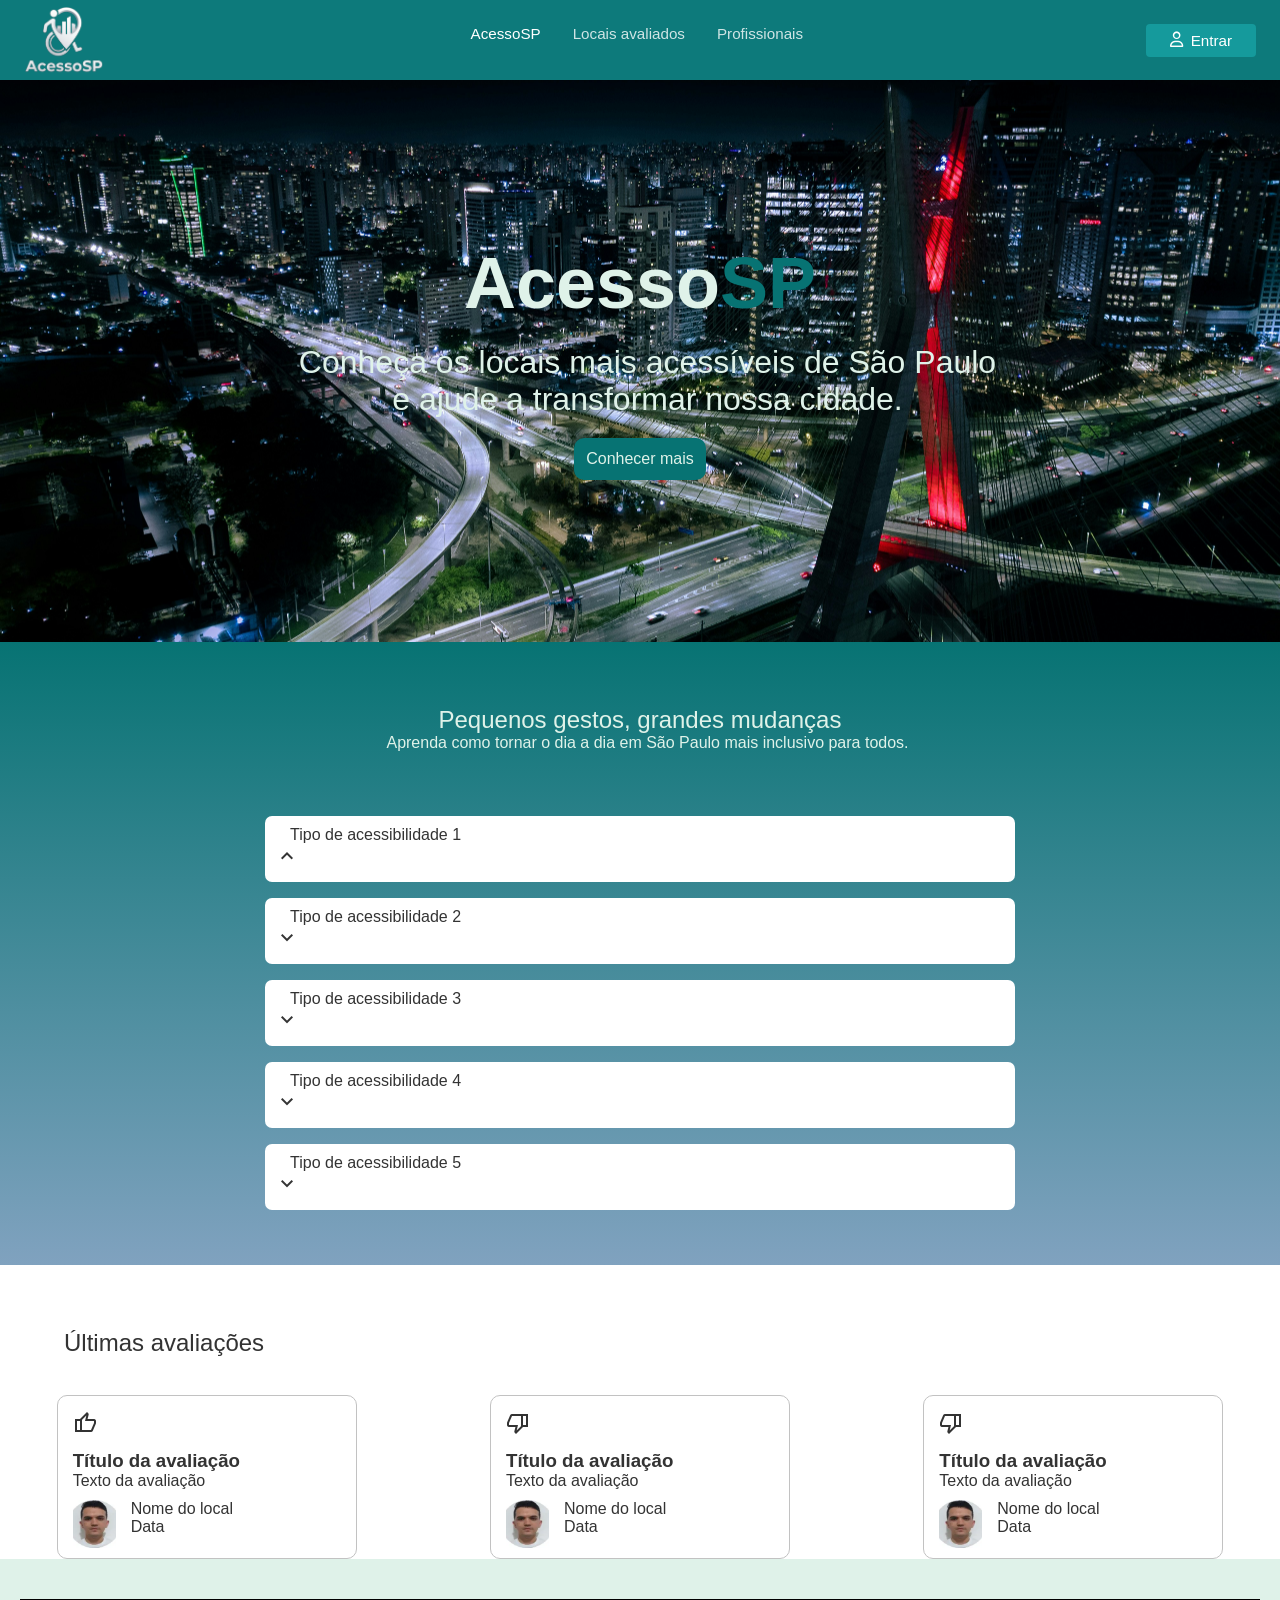
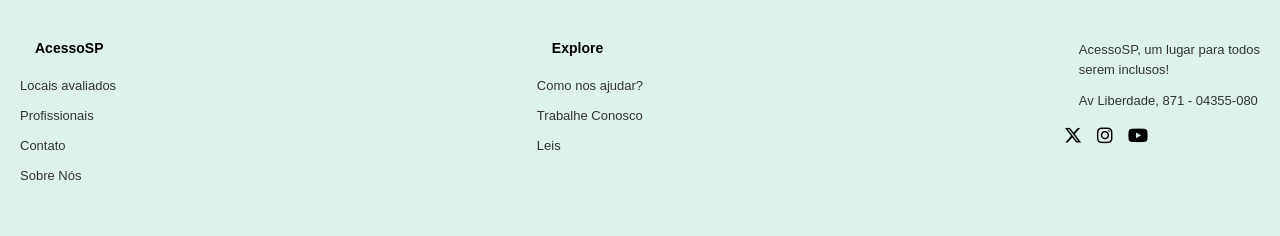
==== commit a71291b5: "finish" ====
--- a/paginas/index.html
+++ b/paginas/index.html
@@ -25,7 +25,7 @@
             <ul class="navbar__list">
                 <li class="navbar__nav-item"><a href="index.html" class="navbar__link navbar__link--active">AcessoSP</a></li>
                 <li class="navbar__nav-item"><a href="locais-avaliados.html" class="navbar__link">Locais avaliados</a></li>
-                <li class="navbar__nav-item"><a href="profissionais.html" class="navbar__link">Profissionais</a></li>
+                <li class="navbar__nav-item"><a href="encontre-profissionais.html" class="navbar__link">Profissionais</a></li>
             </ul>
             <a href="login.html" class="navbar__login-btn">
                 <i class="fa-regular fa-user"></i> Entrar
@@ -151,7 +151,6 @@
             </div>
             
             <div class="footer-coluna info-empresa">
-                <h3>Logo-empresa</h3>
                 <p>AcessoSP, um lugar para todos<br>serem inclusos!</p>
                 <p>Av Liberdade, 871 - 04355-080</p>
                 
--- a/estilos/global.css
+++ b/estilos/global.css
@@ -172,6 +172,115 @@
 
 .navbar__login-btn:hover {
     background-color: var(--color-secondary-hover);
+}
+
+footer {
+    width: 100%;
+    padding-bottom: 40px;
+    background-color: var(--cor-branca, #ffffff);
+}
+
+.linha-footer {
+    border: none;
+    border-top: 1px solid #000000;
+    margin: 40px 20px;
+}
+
+div.container {
+    display: flex;
+    flex-flow: column;
+    margin: 0 20px 0 20px;
+    justify-content: space-between;
+    gap: 40px;
+}
+
+.footer-coluna h3 {
+    font-size: 14px;
+    font-weight: 700;
+    color: #000;
+    margin-bottom: 20px;
+}
+
+.footer-coluna ul {
+    padding: 0;
+}
+
+li {
+    list-style: none;
+    margin-bottom: 12px;
+}
+
+li > a {
+    text-decoration: none;
+    color: #333333;
+    font-size: 13px;
+}
+
+li > a:hover {
+    text-decoration: underline;
+}
+
+.info-empresa p {
+    font-size: 13px;
+    color: #333333;
+    margin-bottom: 12px;
+    line-height: 1.5;
+}
+
+.redes-sociais {
+    display: flex;
+    gap: 15px;
+    margin-top: 15px;
+}
+
+.redes-sociais a {
+    color: #000000;
+    text-decoration: none;
+    font-size: 18px;
+    transition: 0.2s;
+}
+
+.redes-sociais a:hover {
+    opacity: 0.6;
+}
+
+
+@media (min-width: 650px) {
+    li.tipo_de_acessibilidade {
+        width: 550px;
+        transition-duration: .5s;
+    }
+
+    .avaliacoes_avaliacao {
+        width: 600px;
+        transition-duration: .5s;
+    }
+}
+
+@media (min-width: 750px) {
+    div.container {
+        flex-flow: row;
+        gap: 20px;
+    }
+}
+
+@media (min-width: 850px) {
+    li.tipo_de_acessibilidade {
+        width: 750px;
+        transition-duration: .5s;
+    }
+}
+
+@media (min-width: 1000px) {
+    .avaliacoes_avaliacao {
+        width: 300px;
+        transition-duration: .5s;
+    }
+
+    div.row {
+        flex-flow: row;
+        transition-duration: .5s;
+    }
 }
 
 /* ==========================================================================
